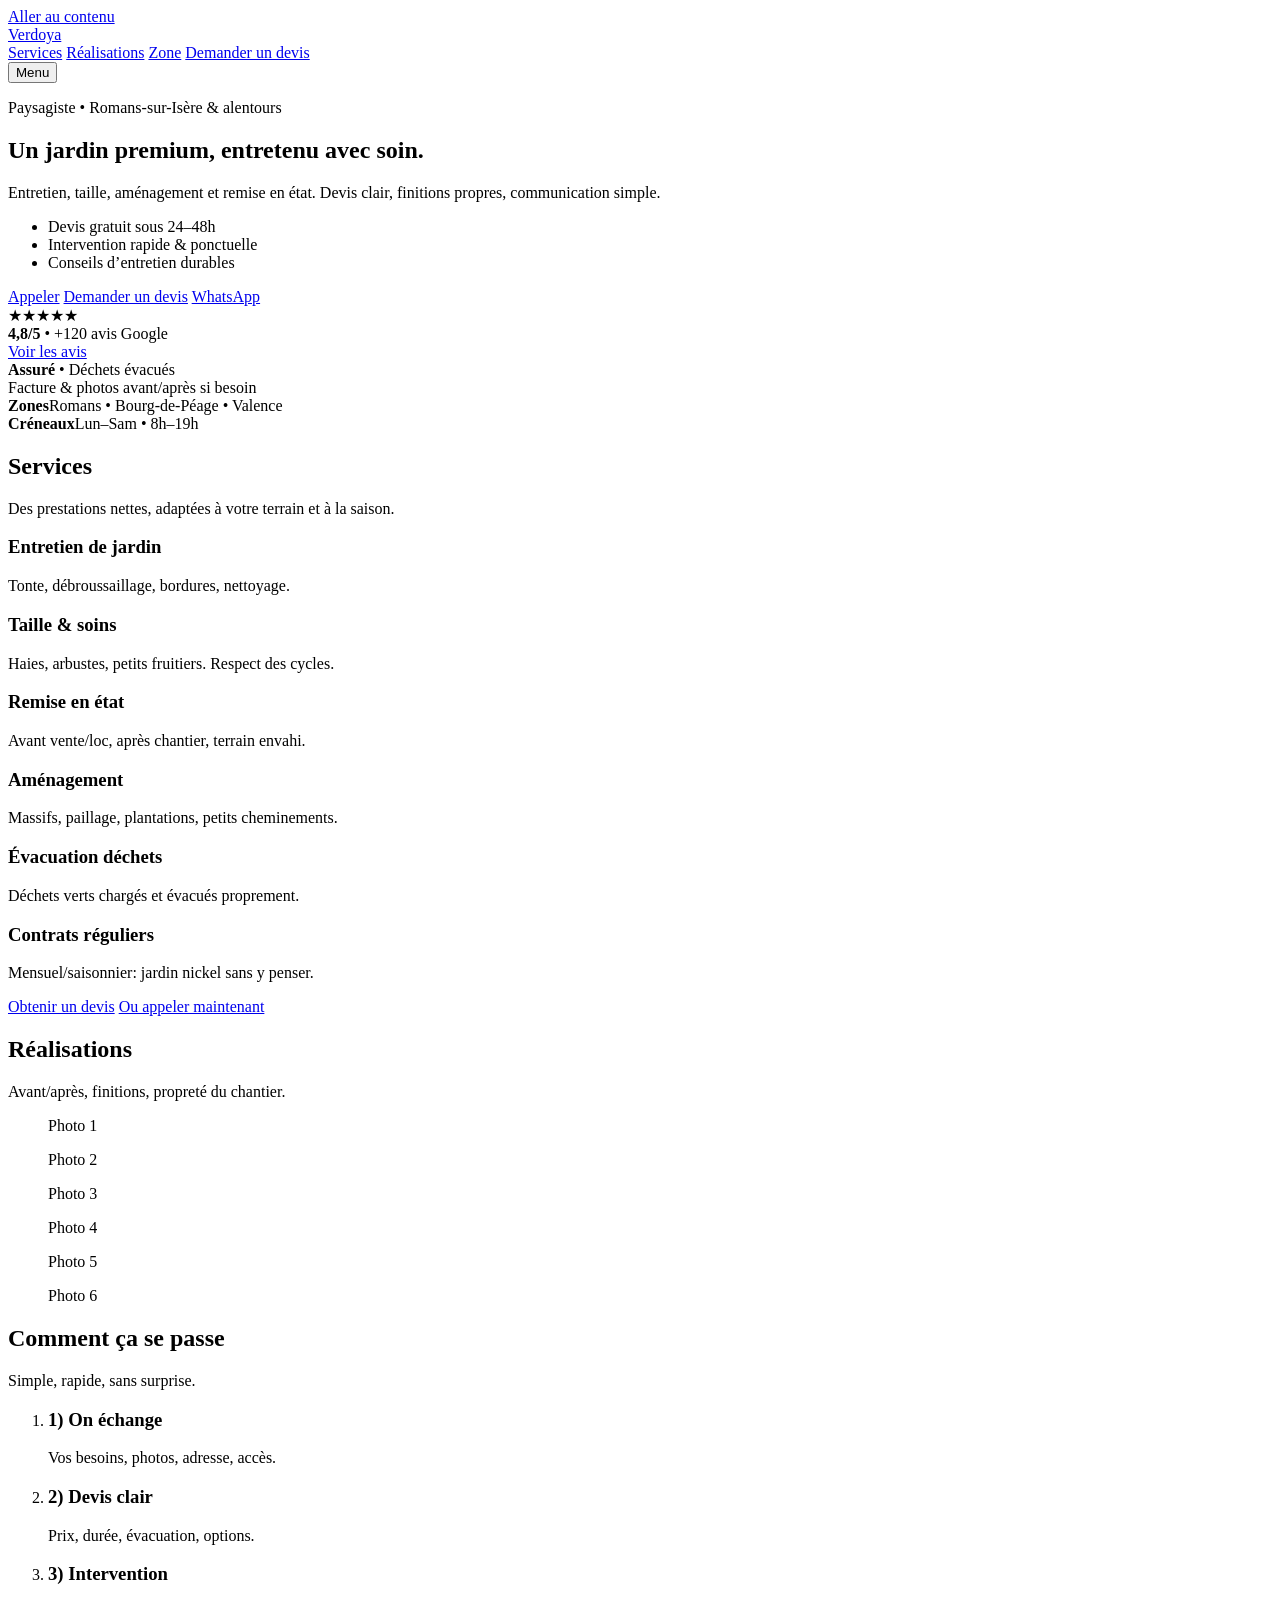
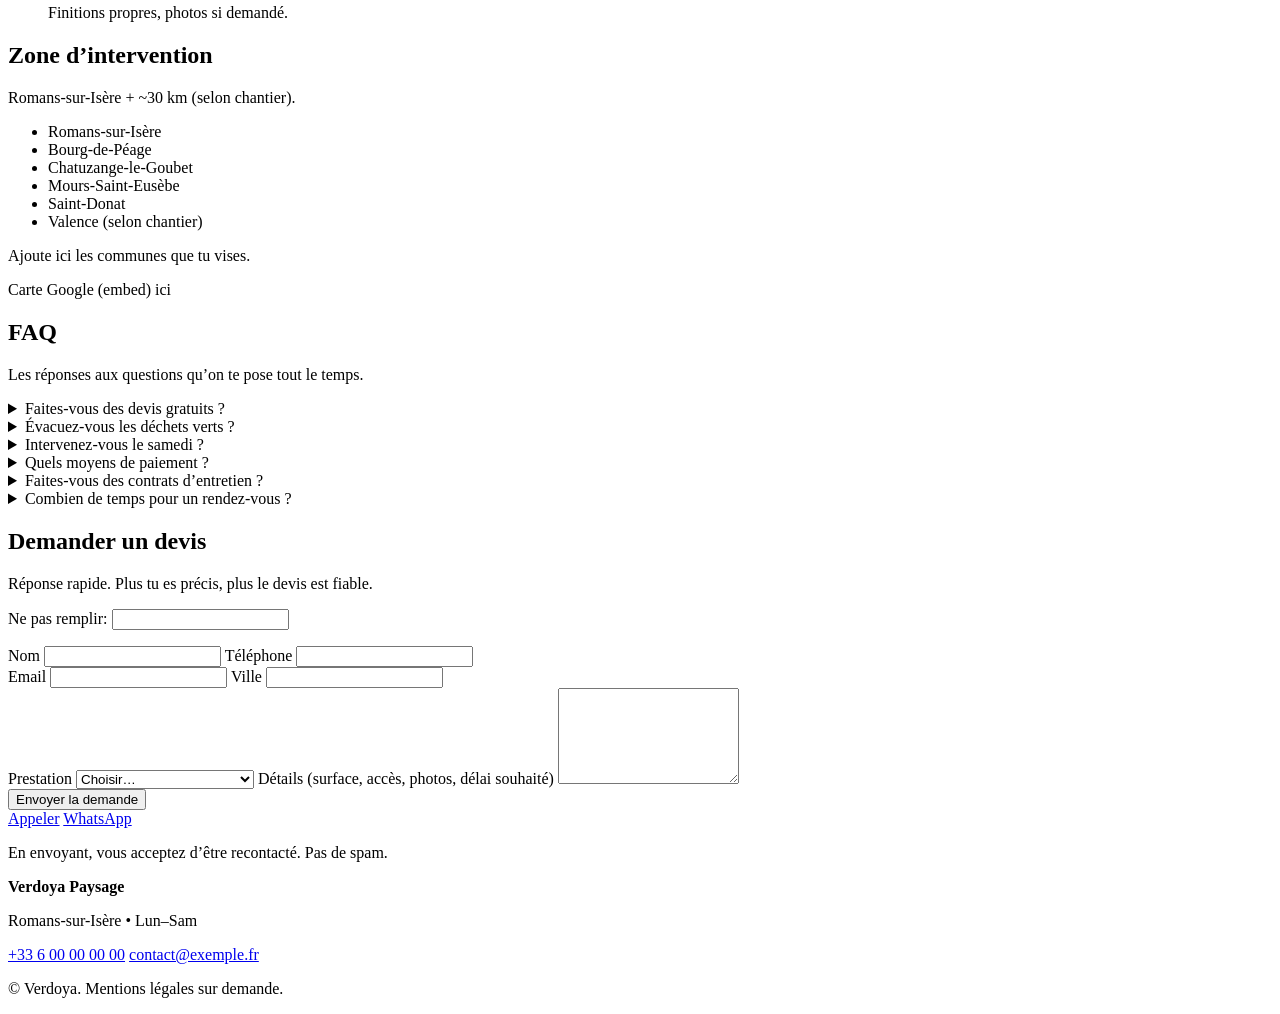
==== index.html @ 26ad5799 "Rename html to index" ====
<!doctype html>
<html lang="fr">
<head>
  <meta charset="utf-8" />
  <meta name="viewport" content="width=device-width, initial-scale=1" />
  <title>Paysagiste à Romans-sur-Isère | Jardin premium & entretien</title>
  <meta name="description" content="Paysagiste à Romans-sur-Isère. Entretien de jardin, taille, création d'espaces verts. Devis gratuit. Intervention Romans + 30 km." />
  <link rel="preconnect" href="https://fonts.googleapis.com">
  <link rel="preconnect" href="https://fonts.gstatic.com" crossorigin>
  <link href="https://fonts.googleapis.com/css2?family=Fraunces:opsz,wght@9..144,500;9..144,650&family=Inter:wght@400;500;600&display=swap" rel="stylesheet">
  <link rel="stylesheet" href="./styles.css" />
  <meta name="theme-color" content="#0b2a1d" />
</head>
<body>
  <a class="skip" href="#contenu">Aller au contenu</a>

  <header class="topbar">
    <div class="container topbar__inner">
      <a class="brand" href="#">
        <span class="brand__mark" aria-hidden="true"></span>
        <span class="brand__text">Verdoya</span>
      </a>

      <nav class="nav" aria-label="Navigation">
        <a href="#services">Services</a>
        <a href="#realisations">Réalisations</a>
        <a href="#zone">Zone</a>
        <a class="btn btn--ghost" href="#contact">Demander un devis</a>
      </nav>

      <button class="navbtn" type="button" aria-expanded="false" aria-controls="navpanel">
        Menu
      </button>
    </div>

    <div class="navpanel" id="navpanel" hidden>
      <div class="container navpanel__inner">
        <a href="#services">Services</a>
        <a href="#realisations">Réalisations</a>
        <a href="#zone">Zone</a>
        <a href="#contact">Demander un devis</a>
      </div>
    </div>
  </header>

  <main id="contenu">
    <section class="hero">
      <div class="container hero__grid">
        <div class="hero__copy">
          <p class="badge">Paysagiste • Romans-sur-Isère & alentours</p>
          <h1>Un jardin <span class="accent">premium</span>, entretenu avec soin.</h1>
          <p class="lead">
            Entretien, taille, aménagement et remise en état. Devis clair, finitions propres, communication simple.
          </p>

          <ul class="ticks" role="list">
            <li>Devis gratuit sous 24–48h</li>
            <li>Intervention rapide & ponctuelle</li>
            <li>Conseils d’entretien durables</li>
          </ul>

          <div class="cta">
            <a class="btn btn--primary" href="tel:+33600000000">Appeler</a>
            <a class="btn btn--soft" href="#contact">Demander un devis</a>
            <a class="btn btn--link" href="https://wa.me/33600000000" target="_blank" rel="noreferrer">WhatsApp</a>
          </div>

          <div class="proof">
            <div class="proof__card">
              <div class="stars" aria-label="Note 4,8 sur 5">★★★★★</div>
              <div class="proof__meta">
                <strong>4,8/5</strong> • <span>+120 avis Google</span>
              </div>
              <a class="proof__link" href="#" aria-label="Voir les avis Google">Voir les avis</a>
            </div>

            <div class="proof__card">
              <div class="proof__meta">
                <strong>Assuré</strong> • <span>Déchets évacués</span>
              </div>
              <span class="proof__hint">Facture & photos avant/après si besoin</span>
            </div>
          </div>
        </div>

        <div class="hero__media" aria-hidden="true">
          <div class="hero__img"></div>
          <div class="hero__floating">
            <div class="chip"><strong>Zones</strong><span>Romans • Bourg-de-Péage • Valence</span></div>
            <div class="chip"><strong>Créneaux</strong><span>Lun–Sam • 8h–19h</span></div>
          </div>
        </div>
      </div>
    </section>

    <section class="section" id="services">
      <div class="container">
        <div class="section__head">
          <h2>Services</h2>
          <p>Des prestations nettes, adaptées à votre terrain et à la saison.</p>
        </div>

        <div class="cards">
          <article class="card">
            <h3>Entretien de jardin</h3>
            <p>Tonte, débroussaillage, bordures, nettoyage.</p>
          </article>
          <article class="card">
            <h3>Taille & soins</h3>
            <p>Haies, arbustes, petits fruitiers. Respect des cycles.</p>
          </article>
          <article class="card">
            <h3>Remise en état</h3>
            <p>Avant vente/loc, après chantier, terrain envahi.</p>
          </article>
          <article class="card">
            <h3>Aménagement</h3>
            <p>Massifs, paillage, plantations, petits cheminements.</p>
          </article>
          <article class="card">
            <h3>Évacuation déchets</h3>
            <p>Déchets verts chargés et évacués proprement.</p>
          </article>
          <article class="card">
            <h3>Contrats réguliers</h3>
            <p>Mensuel/saisonnier: jardin nickel sans y penser.</p>
          </article>
        </div>

        <div class="section__cta">
          <a class="btn btn--soft" href="#contact">Obtenir un devis</a>
          <a class="btn btn--link" href="tel:+33600000000">Ou appeler maintenant</a>
        </div>
      </div>
    </section>

    <section class="section section--alt" id="realisations">
      <div class="container">
        <div class="section__head">
          <h2>Réalisations</h2>
          <p>Avant/après, finitions, propreté du chantier.</p>
        </div>

        <div class="gallery">
          <figure class="shot"><span>Photo 1</span></figure>
          <figure class="shot"><span>Photo 2</span></figure>
          <figure class="shot"><span>Photo 3</span></figure>
          <figure class="shot"><span>Photo 4</span></figure>
          <figure class="shot"><span>Photo 5</span></figure>
          <figure class="shot"><span>Photo 6</span></figure>
        </div>
      </div>
    </section>

    <section class="section" id="process">
      <div class="container">
        <div class="section__head">
          <h2>Comment ça se passe</h2>
          <p>Simple, rapide, sans surprise.</p>
        </div>

        <ol class="steps">
          <li>
            <h3>1) On échange</h3>
            <p>Vos besoins, photos, adresse, accès.</p>
          </li>
          <li>
            <h3>2) Devis clair</h3>
            <p>Prix, durée, évacuation, options.</p>
          </li>
          <li>
            <h3>3) Intervention</h3>
            <p>Finitions propres, photos si demandé.</p>
          </li>
        </ol>
      </div>
    </section>

    <section class="section section--alt" id="zone">
      <div class="container">
        <div class="section__head">
          <h2>Zone d’intervention</h2>
          <p>Romans-sur-Isère + ~30 km (selon chantier).</p>
        </div>

        <div class="zone">
          <div class="zone__list">
            <ul class="pills" role="list">
              <li>Romans-sur-Isère</li>
              <li>Bourg-de-Péage</li>
              <li>Chatuzange-le-Goubet</li>
              <li>Mours-Saint-Eusèbe</li>
              <li>Saint-Donat</li>
              <li>Valence (selon chantier)</li>
            </ul>
            <p class="muted">Ajoute ici les communes que tu vises.</p>
          </div>
          <div class="zone__map" aria-label="Carte">
            <div class="mapplaceholder">Carte Google (embed) ici</div>
          </div>
        </div>
      </div>
    </section>

    <section class="section" id="faq">
      <div class="container">
        <div class="section__head">
          <h2>FAQ</h2>
          <p>Les réponses aux questions qu’on te pose tout le temps.</p>
        </div>

        <div class="faq">
          <details>
            <summary>Faites-vous des devis gratuits ?</summary>
            <p>Oui, devis gratuit sous 24–48h selon la demande.</p>
          </details>
          <details>
            <summary>Évacuez-vous les déchets verts ?</summary>
            <p>Oui, en option ou inclus selon la prestation.</p>
          </details>
          <details>
            <summary>Intervenez-vous le samedi ?</summary>
            <p>Oui, selon planning.</p>
          </details>
          <details>
            <summary>Quels moyens de paiement ?</summary>
            <p>Virement, espèces, selon accord.</p>
          </details>
          <details>
            <summary>Faites-vous des contrats d’entretien ?</summary>
            <p>Oui, mensuels ou saisonniers.</p>
          </details>
          <details>
            <summary>Combien de temps pour un rendez-vous ?</summary>
            <p>Souvent sous 7 jours, plus rapide en basse saison.</p>
          </details>
        </div>
      </div>
    </section>

    <section class="section section--alt" id="contact">
      <div class="container">
        <div class="section__head">
          <h2>Demander un devis</h2>
          <p>Réponse rapide. Plus tu es précis, plus le devis est fiable.</p>
        </div>

        <!-- Netlify Forms -->
        <form class="form" name="devis" method="POST" data-netlify="true" netlify-honeypot="bot-field">
          <input type="hidden" name="form-name" value="devis" />
          <p class="hidden">
            <label>Ne pas remplir: <input name="bot-field" /></label>
          </p>

          <div class="grid2">
            <label>
              <span>Nom</span>
              <input name="nom" autocomplete="name" required />
            </label>

            <label>
              <span>Téléphone</span>
              <input name="tel" inputmode="tel" autocomplete="tel" required />
            </label>
          </div>

          <div class="grid2">
            <label>
              <span>Email</span>
              <input name="email" type="email" autocomplete="email" />
            </label>

            <label>
              <span>Ville</span>
              <input name="ville" autocomplete="address-level2" required />
            </label>
          </div>

          <label>
            <span>Prestation</span>
            <select name="prestation" required>
              <option value="" selected disabled>Choisir…</option>
              <option>Entretien (tonte, bordures)</option>
              <option>Taille (haies, arbustes)</option>
              <option>Remise en état</option>
              <option>Aménagement</option>
              <option>Contrat régulier</option>
            </select>
          </label>

          <label>
            <span>Détails (surface, accès, photos, délai souhaité)</span>
            <textarea name="message" rows="6" required></textarea>
          </label>

          <div class="form__footer">
            <button class="btn btn--primary" type="submit">Envoyer la demande</button>
            <div class="form__alt">
              <a class="btn btn--soft" href="tel:+33600000000">Appeler</a>
              <a class="btn btn--soft" href="https://wa.me/33600000000" target="_blank" rel="noreferrer">WhatsApp</a>
            </div>
          </div>

          <p class="muted">En envoyant, vous acceptez d’être recontacté. Pas de spam.</p>
        </form>

        <footer class="footer">
          <div class="footer__grid">
            <div>
              <strong>Verdoya Paysage</strong>
              <p class="muted">Romans-sur-Isère • Lun–Sam</p>
            </div>
            <div class="footer__links">
              <a href="tel:+33600000000">+33 6 00 00 00 00</a>
              <a href="mailto:contact@exemple.fr">contact@exemple.fr</a>
            </div>
          </div>
          <p class="tiny muted">© <span id="year"></span> Verdoya. Mentions légales sur demande.</p>
        </footer>
      </div>
    </section>
  </main>

  <script src="./script.js"></script>
</body>
</html>
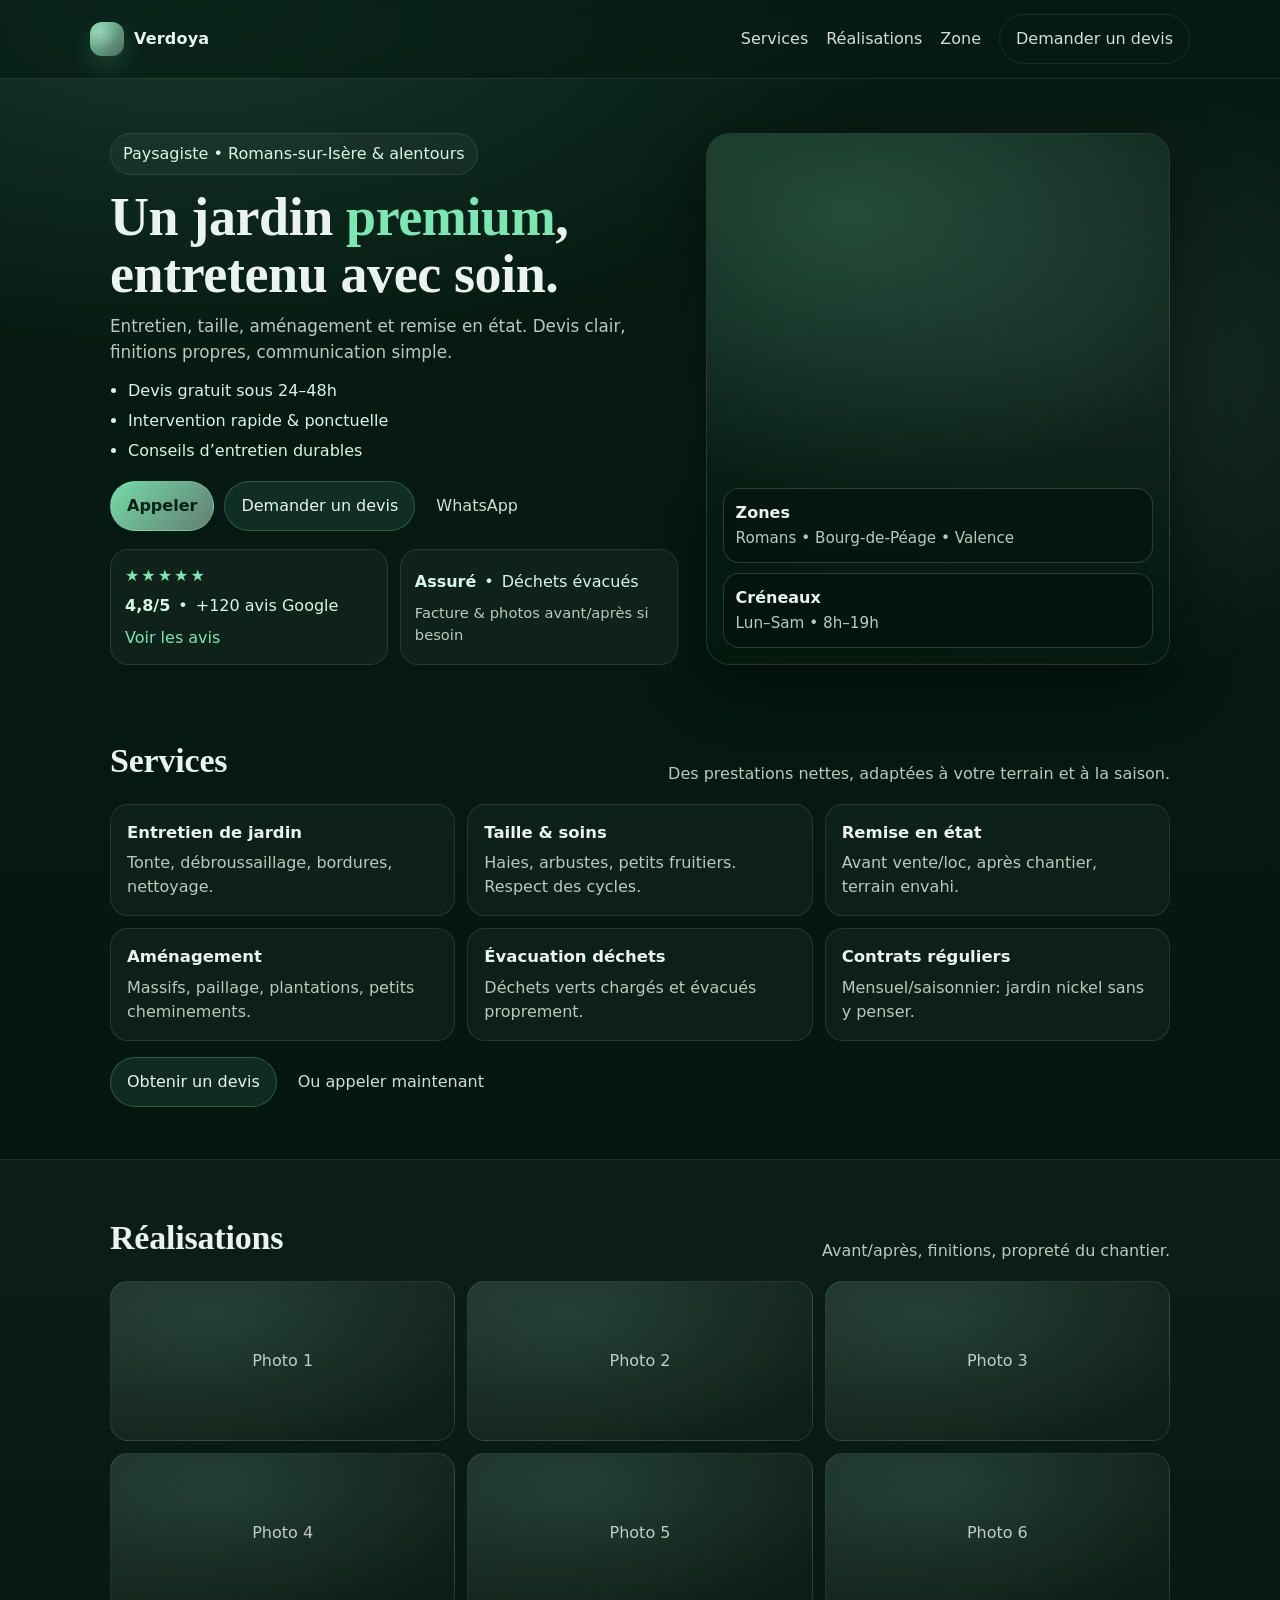
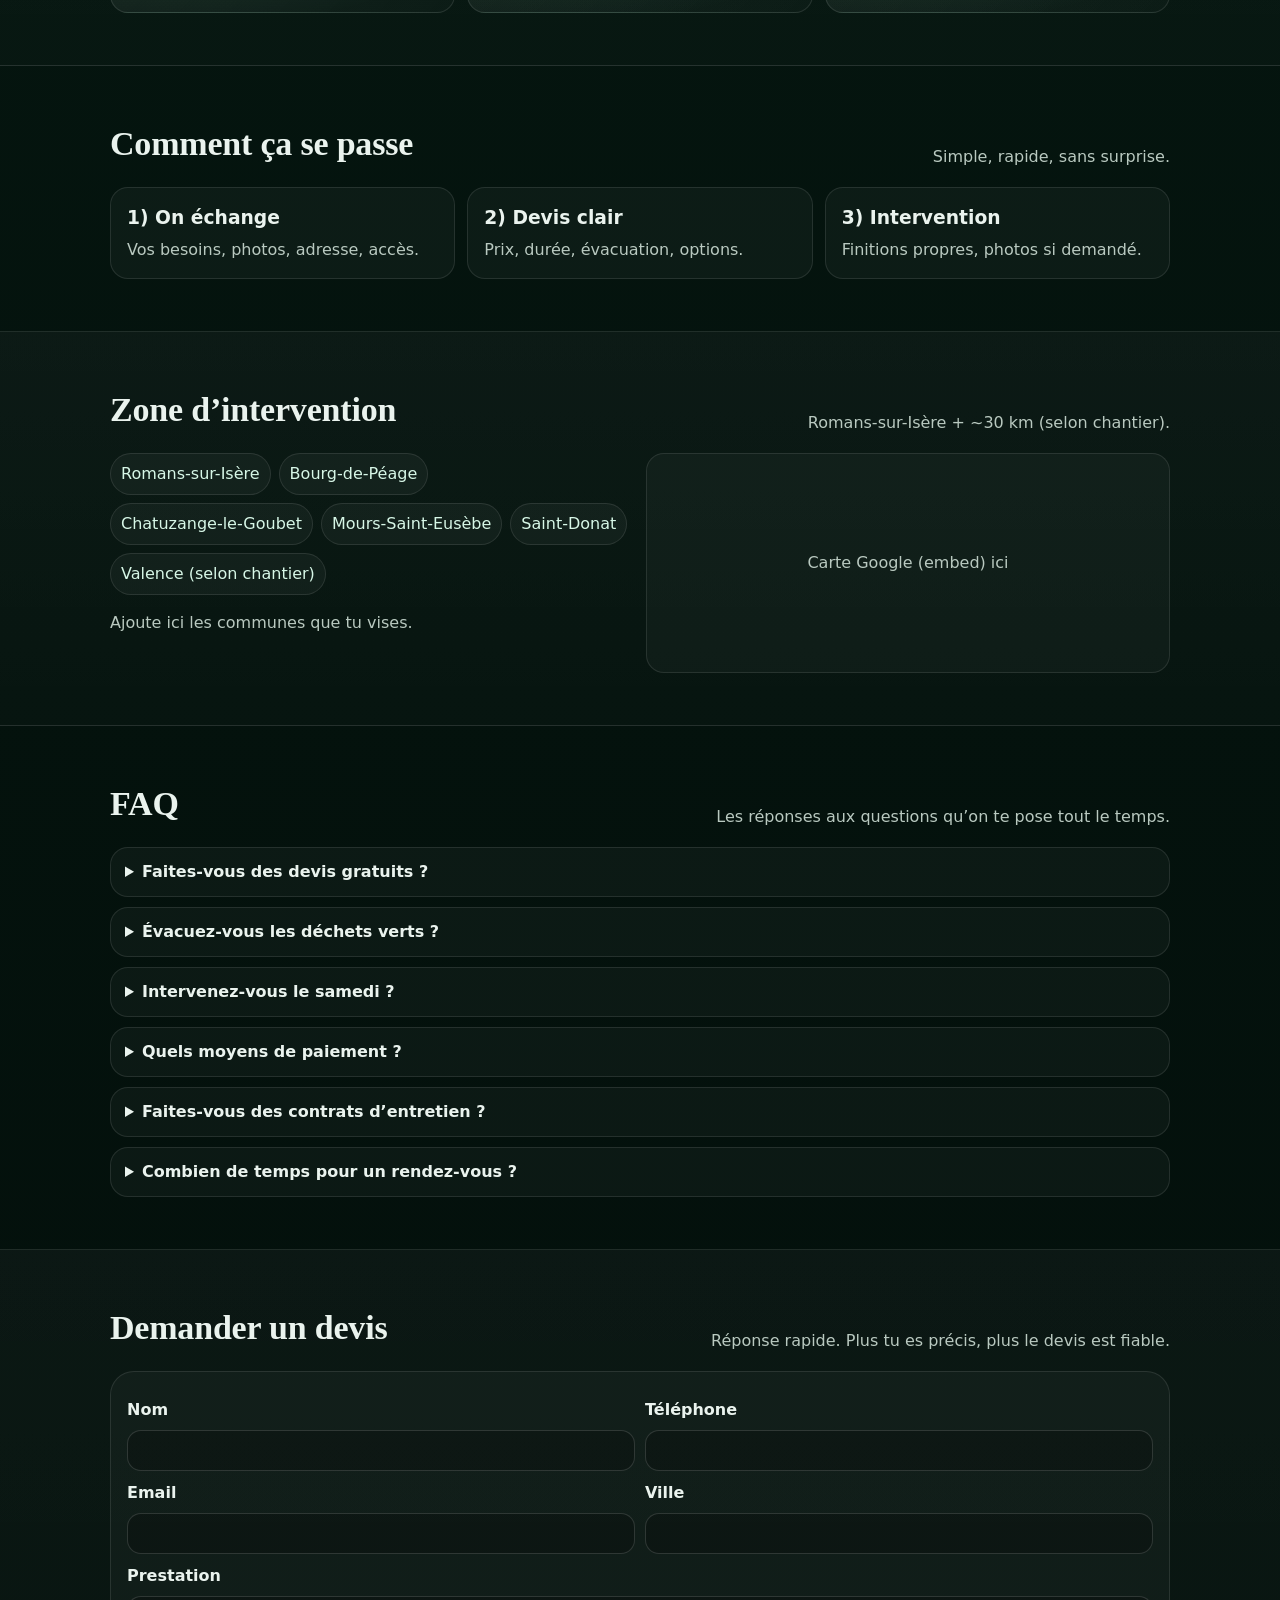
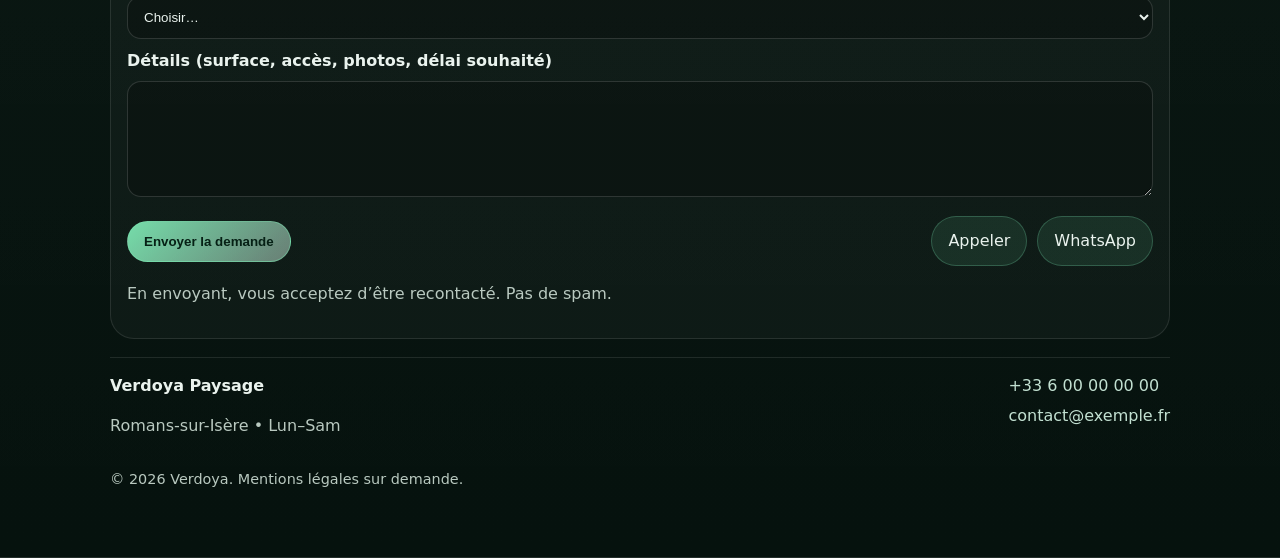
==== commit 3babb069: "Fix Netlify form redirect" ====
--- a/index.html
+++ b/index.html
@@ -246,7 +246,7 @@
         </div>
 
         <!-- Netlify Forms -->
-        <form class="form" name="devis" method="POST" data-netlify="true" netlify-honeypot="bot-field">
+        <form class="form" name="devis" method="POST" data-netlify="true" netlify-honeypot="bot-field" action="/merci.html">
           <input type="hidden" name="form-name" value="devis" />
           <p class="hidden">
             <label>Ne pas remplir: <input name="bot-field" /></label>
--- a/styles.css
+++ b/styles.css
@@ -0,0 +1,320 @@
+:root{
+  --bg: #061b13;
+  --bg2:#071f16;
+  --card:#0a2a1e;
+  --card2:#0b2f22;
+  --text:#eaf3ee;
+  --muted:#b9c9c0;
+  --line: rgba(255,255,255,.10);
+  --accent:#7be7b2;
+  --accent2:#d7f7e7;
+  --shadow: 0 20px 60px rgba(0,0,0,.45);
+  --radius: 18px;
+}
+
+*{box-sizing:border-box}
+html{scroll-behavior:smooth}
+body{
+  margin:0;
+  color:var(--text);
+  background:
+    radial-gradient(1200px 600px at 15% 0%, rgba(123,231,178,.14), transparent 60%),
+    radial-gradient(800px 500px at 85% 10%, rgba(215,247,231,.08), transparent 60%),
+    linear-gradient(180deg, var(--bg), #04120d 60%, #030f0b);
+  font-family: Inter, system-ui, -apple-system, Segoe UI, Roboto, Arial, sans-serif;
+  line-height:1.5;
+}
+
+a{color:inherit}
+.container{max-width:1100px; margin:0 auto; padding:0 20px}
+.skip{
+  position:absolute; left:-999px; top:12px;
+  background:#fff; color:#000; padding:10px 12px; border-radius:10px;
+}
+.skip:focus{left:12px; z-index:50}
+
+.topbar{
+  position:sticky; top:0; z-index:40;
+  backdrop-filter: blur(10px);
+  background: rgba(6,27,19,.65);
+  border-bottom: 1px solid var(--line);
+}
+.topbar__inner{
+  display:flex; align-items:center; justify-content:space-between;
+  gap:16px; padding:14px 0;
+}
+
+.brand{display:flex; gap:10px; align-items:center; text-decoration:none}
+.brand__mark{
+  width:34px; height:34px; border-radius:12px;
+  background:
+    radial-gradient(circle at 30% 30%, rgba(255,255,255,.35), transparent 55%),
+    linear-gradient(135deg, rgba(123,231,178,.9), rgba(215,247,231,.35));
+  box-shadow: 0 10px 24px rgba(123,231,178,.18);
+}
+.brand__text{font-weight:650; letter-spacing:.2px}
+
+.nav{display:flex; gap:18px; align-items:center}
+.nav a{opacity:.9; text-decoration:none}
+.nav a:hover{opacity:1}
+
+.navbtn{
+  display:none;
+  border:1px solid var(--line);
+  background: rgba(255,255,255,.06);
+  color: var(--text);
+  padding:10px 12px;
+  border-radius:12px;
+}
+.navpanel{
+  border-top:1px solid var(--line);
+  background: rgba(4,18,13,.85);
+}
+.navpanel__inner{
+  padding:12px 0 16px;
+  display:grid; gap:10px;
+}
+.navpanel a{padding:12px 12px; border:1px solid var(--line); border-radius:14px; text-decoration:none; background:rgba(255,255,255,.04)}
+
+.hero{padding:54px 0 18px}
+.hero__grid{display:grid; grid-template-columns: 1.1fr .9fr; gap:28px; align-items:stretch}
+.badge{
+  display:inline-flex; gap:8px; align-items:center;
+  border:1px solid var(--line);
+  background: rgba(255,255,255,.04);
+  padding:8px 12px;
+  border-radius:999px;
+  color: var(--accent2);
+  font-weight:500;
+  margin:0 0 14px;
+}
+h1{
+  margin:0 0 12px;
+  font-family: Fraunces, serif;
+  font-weight:650;
+  letter-spacing:-.4px;
+  font-size: clamp(34px, 4.6vw, 54px);
+  line-height:1.05;
+}
+.accent{color:var(--accent)}
+.lead{margin:0 0 14px; color:var(--muted); font-size:1.05rem; max-width:52ch}
+
+.ticks{margin:14px 0 0; padding-left:18px; color:var(--accent2)}
+.ticks li{margin:6px 0}
+
+.cta{display:flex; gap:10px; flex-wrap:wrap; margin:18px 0 0}
+
+.btn{
+  display:inline-flex; align-items:center; justify-content:center; gap:10px;
+  text-decoration:none;
+  border-radius:999px;
+  padding:12px 16px;
+  border:1px solid var(--line);
+  background: rgba(255,255,255,.06);
+  color: var(--text);
+  transition: transform .12s ease, background .12s ease, border-color .12s ease;
+}
+.btn:hover{transform: translateY(-1px); background: rgba(255,255,255,.09); border-color: rgba(255,255,255,.16)}
+.btn--primary{
+  background: linear-gradient(135deg, rgba(123,231,178,.95), rgba(215,247,231,.45));
+  color:#062015;
+  border-color: rgba(123,231,178,.45);
+  font-weight:600;
+}
+.btn--primary:hover{background: linear-gradient(135deg, rgba(123,231,178,1), rgba(215,247,231,.52))}
+.btn--soft{
+  background: rgba(123,231,178,.10);
+  border-color: rgba(123,231,178,.25);
+}
+.btn--ghost{background: transparent}
+.btn--link{background: transparent; border-color: transparent; padding:12px 10px; opacity:.9}
+.btn--link:hover{background: transparent; border-color: transparent; opacity:1; transform:none}
+
+.proof{display:grid; grid-template-columns: 1fr 1fr; gap:12px; margin-top:18px}
+.proof__card{
+  border:1px solid var(--line);
+  background: rgba(255,255,255,.04);
+  border-radius: var(--radius);
+  padding:14px 14px;
+}
+.stars{letter-spacing:2px; color: var(--accent)}
+.proof__meta{display:flex; gap:8px; flex-wrap:wrap; color:var(--accent2); margin-top:6px}
+.proof__link{display:inline-block; margin-top:8px; color: var(--accent); text-decoration: none}
+.proof__link:hover{text-decoration: underline}
+.proof__hint{display:block; margin-top:8px; color: var(--muted); font-size:.92rem}
+
+.hero__media{
+  position:relative;
+  border-radius: calc(var(--radius) + 6px);
+  border: 1px solid var(--line);
+  background: rgba(255,255,255,.03);
+  box-shadow: var(--shadow);
+  overflow:hidden;
+  min-height: 480px;
+}
+.hero__img{
+  position:absolute; inset:0;
+  background:
+    radial-gradient(800px 500px at 30% 15%, rgba(123,231,178,.20), transparent 55%),
+    linear-gradient(180deg, rgba(6,27,19,.0), rgba(6,27,19,.75)),
+    url("https://images.unsplash.com/photo-1492496913980-501348b61469?auto=format&fit=crop&w=1400&q=80");
+  background-size: cover;
+  background-position: center;
+  filter: saturate(1.05) contrast(1.05);
+}
+.hero__floating{
+  position:absolute; left:16px; right:16px; bottom:16px;
+  display:flex; gap:10px; flex-wrap:wrap;
+}
+.chip{
+  flex:1;
+  min-width: 220px;
+  border:1px solid rgba(255,255,255,.16);
+  background: rgba(4,18,13,.55);
+  backdrop-filter: blur(8px);
+  border-radius: 16px;
+  padding:12px 12px;
+}
+.chip strong{display:block; font-weight:650}
+.chip span{display:block; color:var(--muted); font-size:.95rem; margin-top:2px}
+
+.section{padding:52px 0}
+.section--alt{
+  background: linear-gradient(180deg, rgba(255,255,255,.03), rgba(255,255,255,.01));
+  border-top: 1px solid var(--line);
+  border-bottom: 1px solid var(--line);
+}
+.section__head{display:flex; align-items:flex-end; justify-content:space-between; gap:16px; margin-bottom:18px}
+.section__head h2{
+  margin:0;
+  font-family: Fraunces, serif;
+  font-size: clamp(24px, 3.2vw, 34px);
+  letter-spacing:-.2px;
+}
+.section__head p{margin:0; color:var(--muted); max-width:60ch}
+
+.cards{
+  display:grid;
+  grid-template-columns: repeat(3, minmax(0, 1fr));
+  gap:12px;
+}
+.card{
+  border:1px solid var(--line);
+  background: rgba(255,255,255,.035);
+  border-radius: var(--radius);
+  padding:16px 16px;
+}
+.card h3{margin:0 0 6px; font-size:1.03rem}
+.card p{margin:0; color:var(--muted)}
+
+.section__cta{display:flex; gap:10px; flex-wrap:wrap; margin-top:16px}
+
+.gallery{
+  display:grid;
+  grid-template-columns: repeat(3, minmax(0, 1fr));
+  gap:12px;
+}
+.shot{
+  margin:0;
+  border-radius: var(--radius);
+  border:1px solid var(--line);
+  background:
+    radial-gradient(500px 240px at 30% 20%, rgba(123,231,178,.14), transparent 58%),
+    linear-gradient(135deg, rgba(255,255,255,.06), rgba(255,255,255,.02));
+  min-height: 160px;
+  display:grid; place-items:center;
+  color: rgba(234,243,238,.8);
+}
+
+.steps{
+  list-style:none;
+  margin:0; padding:0;
+  display:grid;
+  grid-template-columns: repeat(3, minmax(0, 1fr));
+  gap:12px;
+}
+.steps li{
+  border:1px solid var(--line);
+  background: rgba(255,255,255,.035);
+  border-radius: var(--radius);
+  padding:16px 16px;
+}
+.steps h3{margin:0 0 6px}
+.steps p{margin:0; color:var(--muted)}
+
+.zone{
+  display:grid;
+  grid-template-columns: 1fr 1fr;
+  gap:12px;
+}
+.pills{display:flex; flex-wrap:wrap; gap:8px; margin:0; padding:0; list-style:none}
+.pills li{
+  border:1px solid var(--line);
+  background: rgba(255,255,255,.04);
+  padding:8px 10px;
+  border-radius: 999px;
+  color: var(--accent2);
+}
+.zone__map{
+  border:1px solid var(--line);
+  border-radius: var(--radius);
+  background: rgba(255,255,255,.03);
+  min-height: 220px;
+  display:grid; place-items:center;
+}
+.mapplaceholder{color:var(--muted); padding:16px; text-align:center}
+
+.faq{display:grid; gap:10px}
+details{
+  border:1px solid var(--line);
+  background: rgba(255,255,255,.035);
+  border-radius: var(--radius);
+  padding:12px 14px;
+}
+summary{cursor:pointer; font-weight:600}
+details p{margin:10px 0 0; color:var(--muted)}
+
+.form{
+  border:1px solid var(--line);
+  background: rgba(255,255,255,.03);
+  border-radius: calc(var(--radius) + 6px);
+  padding:16px;
+}
+label span{display:block; font-weight:600; margin:10px 0 8px}
+input, select, textarea{
+  width:100%;
+  border-radius: 14px;
+  border:1px solid rgba(255,255,255,.14);
+  background: rgba(0,0,0,.22);
+  color: var(--text);
+  padding:12px 12px;
+  outline:none;
+}
+input:focus, select:focus, textarea:focus{border-color: rgba(123,231,178,.55); box-shadow: 0 0 0 4px rgba(123,231,178,.10)}
+.grid2{display:grid; grid-template-columns: 1fr 1fr; gap:10px}
+
+.form__footer{display:flex; align-items:center; justify-content:space-between; gap:12px; flex-wrap:wrap; margin-top:12px}
+.form__alt{display:flex; gap:10px; flex-wrap:wrap}
+
+.footer{margin-top:18px; border-top:1px solid var(--line); padding-top:16px}
+.footer__grid{display:flex; align-items:flex-start; justify-content:space-between; gap:12px; flex-wrap:wrap}
+.footer__links{display:grid; gap:6px}
+.footer__links a{text-decoration:none; color:var(--accent2); opacity:.9}
+.footer__links a:hover{opacity:1; text-decoration:underline}
+
+.hidden{display:none}
+.muted{color:var(--muted)}
+.tiny{font-size:.9rem}
+
+@media (max-width: 900px){
+  .nav{display:none}
+  .navbtn{display:inline-flex}
+  .hero__grid{grid-template-columns: 1fr}
+  .hero__media{min-height: 380px}
+  .proof{grid-template-columns: 1fr}
+  .cards{grid-template-columns: 1fr}
+  .gallery{grid-template-columns: 1fr 1fr}
+  .steps{grid-template-columns: 1fr}
+  .zone{grid-template-columns: 1fr}
+  .grid2{grid-template-columns: 1fr}
+}
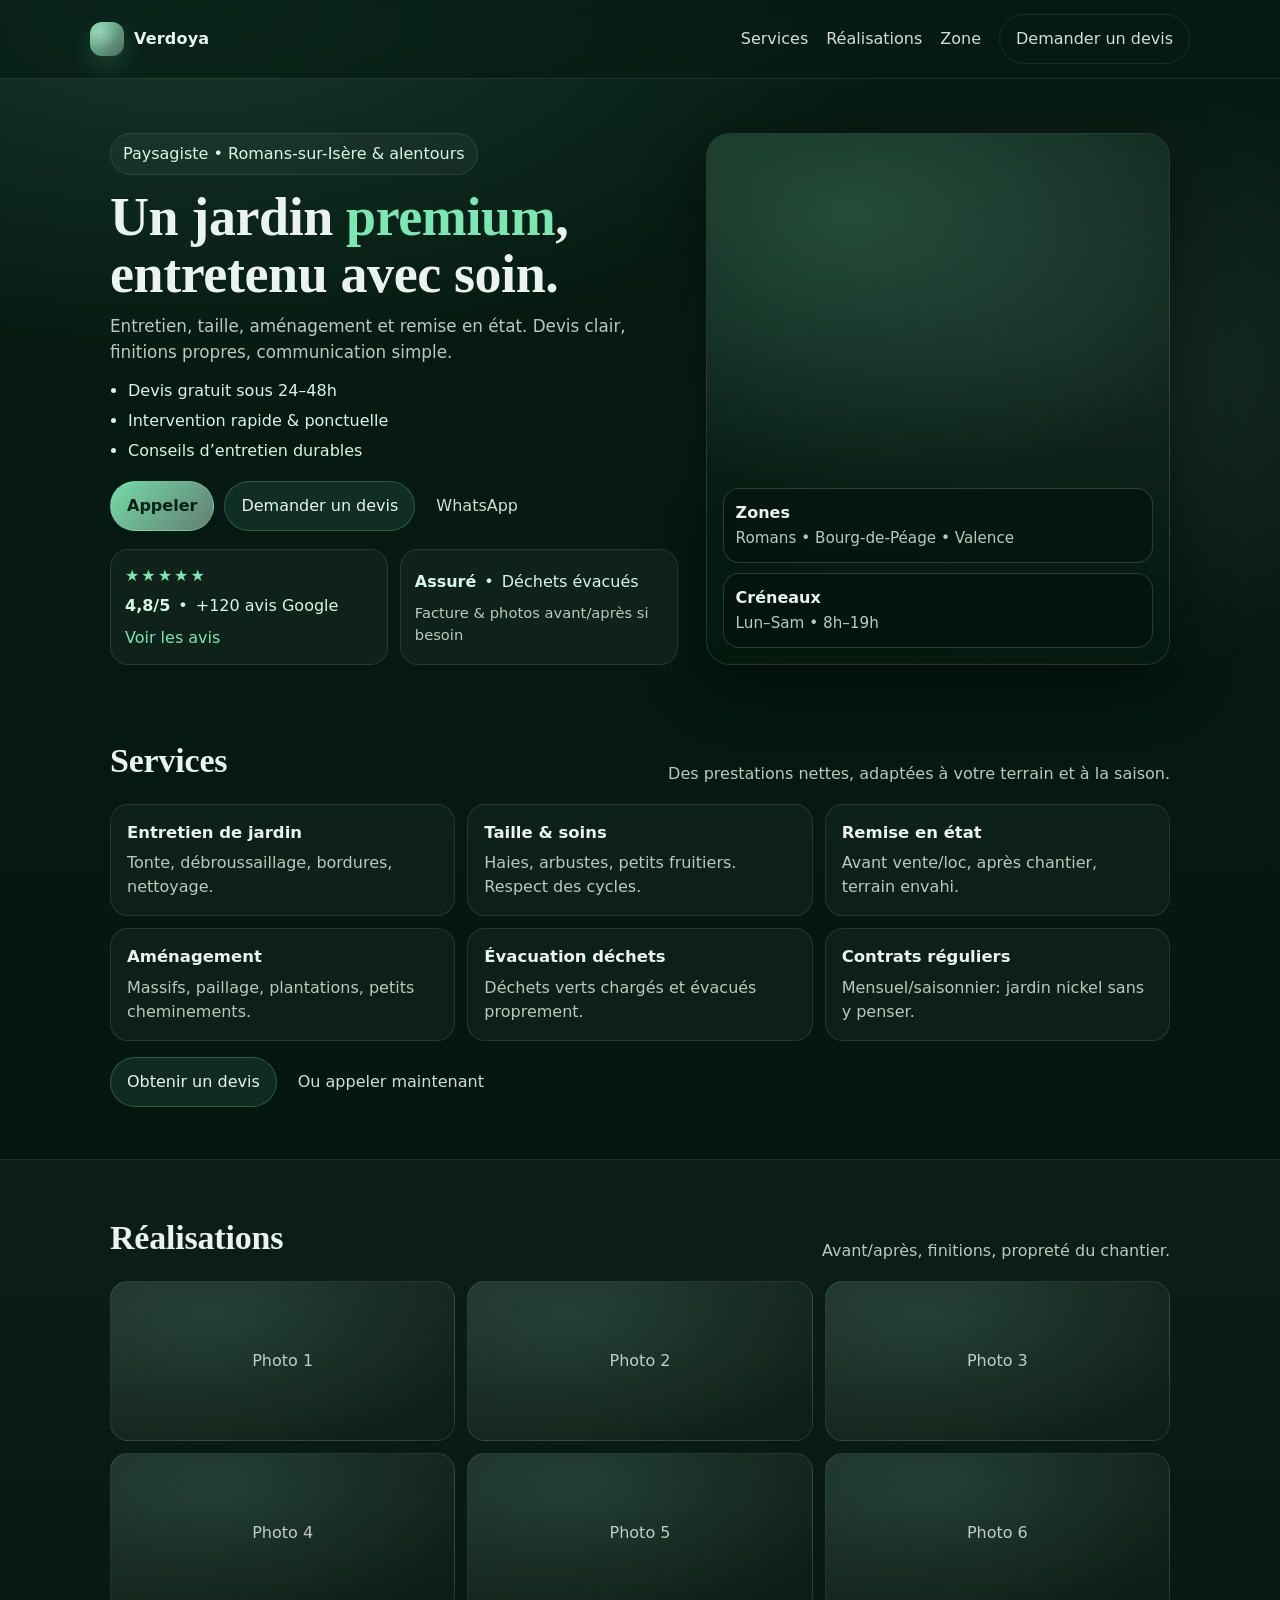
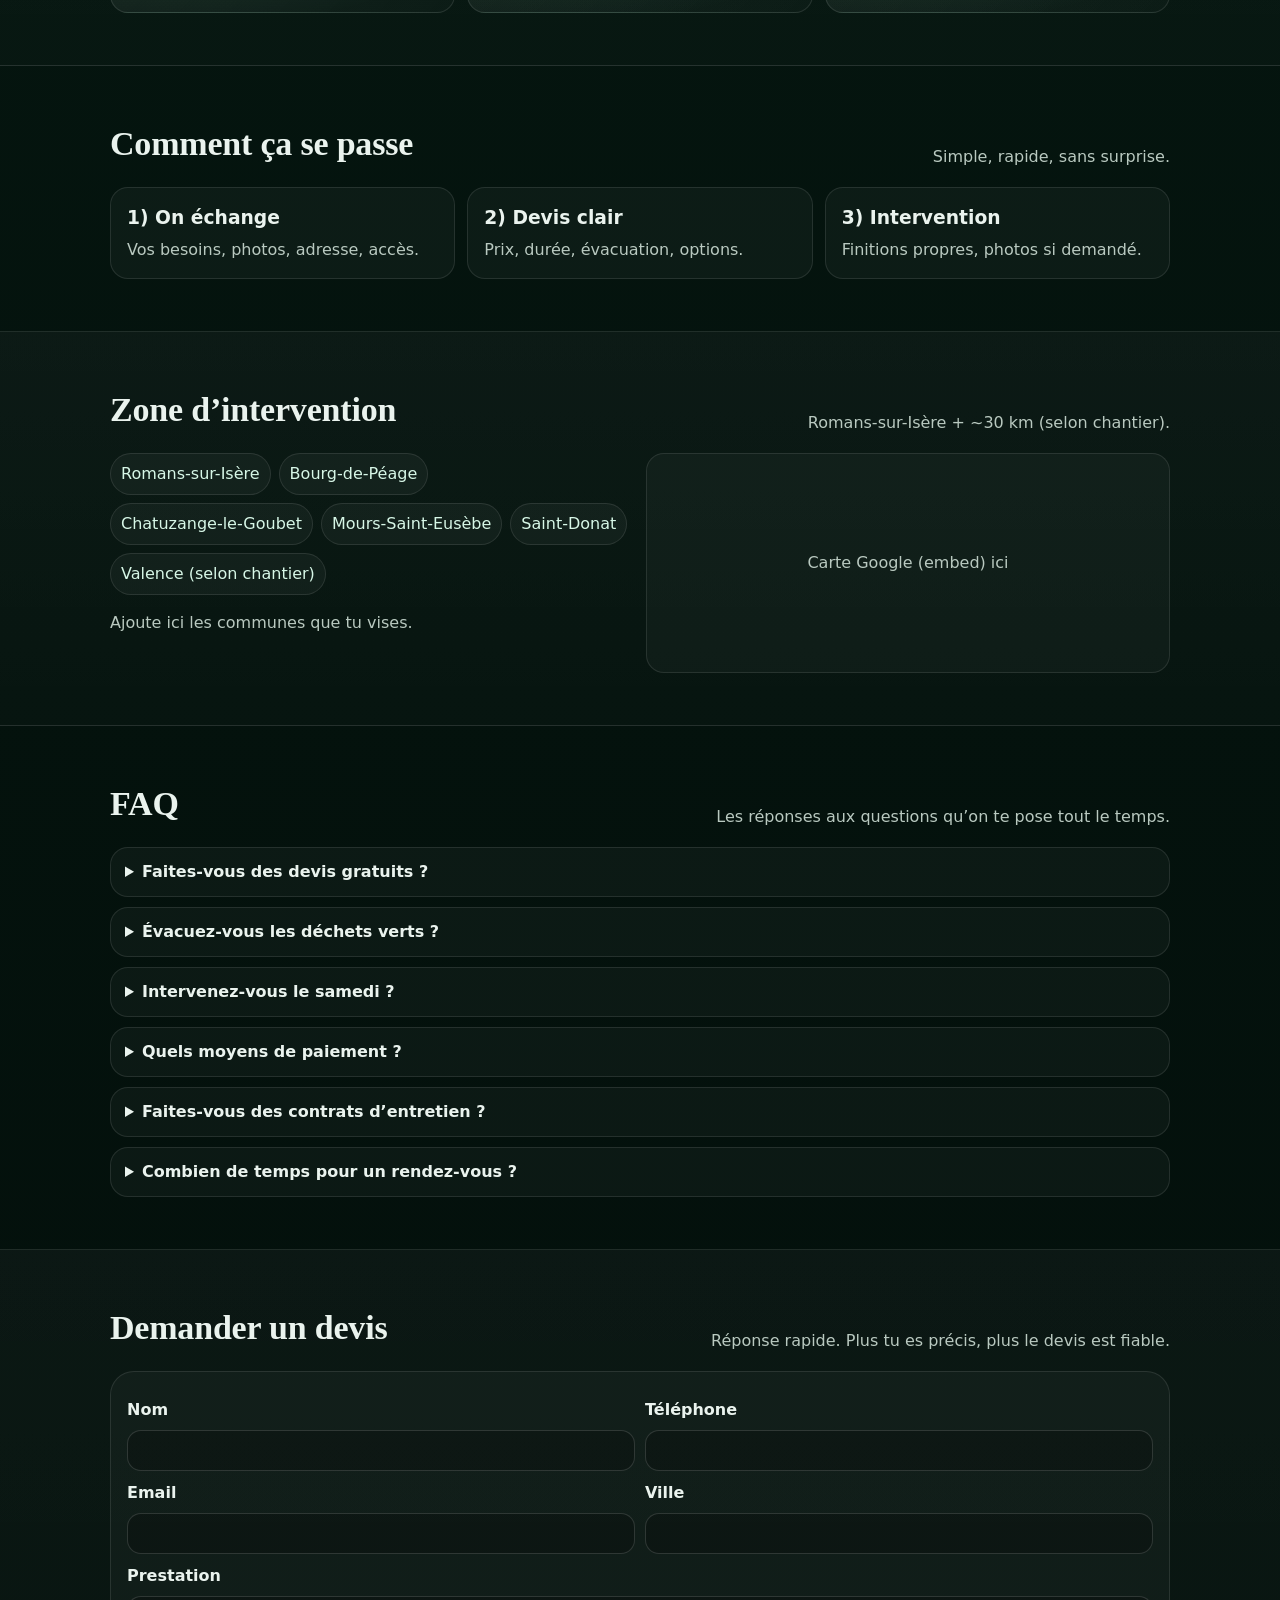
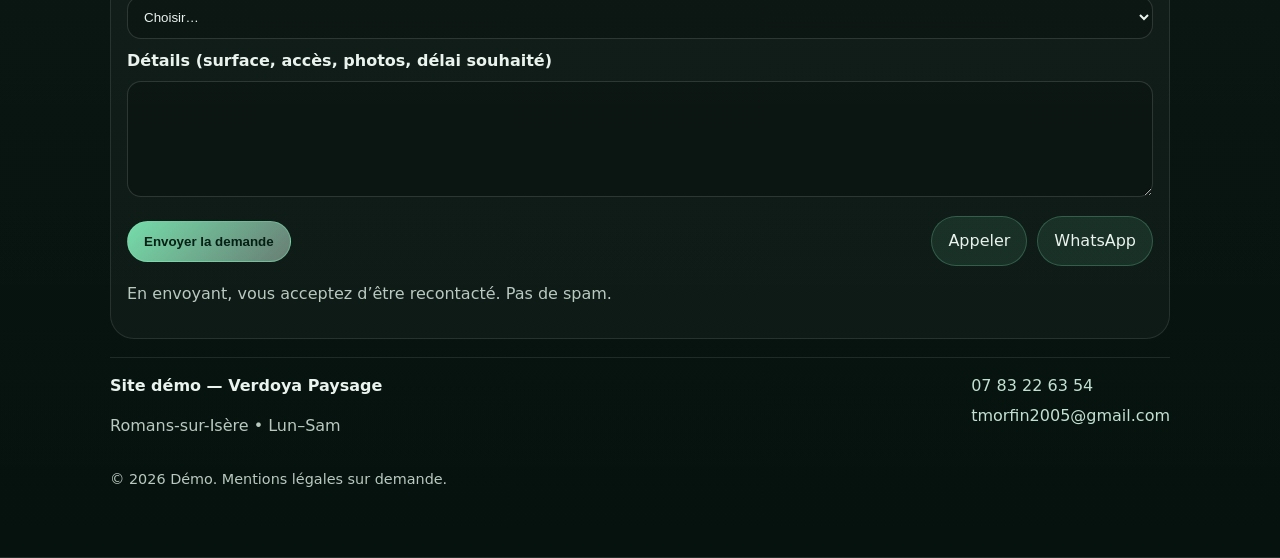
==== commit 9e176084: "Update demo contact details" ====
--- a/index.html
+++ b/index.html
@@ -60,9 +60,9 @@
           </ul>
 
           <div class="cta">
-            <a class="btn btn--primary" href="tel:+33600000000">Appeler</a>
+            <a class="btn btn--primary" href="tel:+33783226354">Appeler</a>
             <a class="btn btn--soft" href="#contact">Demander un devis</a>
-            <a class="btn btn--link" href="https://wa.me/33600000000" target="_blank" rel="noreferrer">WhatsApp</a>
+            <a class="btn btn--link" href="https://wa.me/33783226354" target="_blank" rel="noreferrer">WhatsApp</a>
           </div>
 
           <div class="proof">
@@ -129,7 +129,7 @@
 
         <div class="section__cta">
           <a class="btn btn--soft" href="#contact">Obtenir un devis</a>
-          <a class="btn btn--link" href="tel:+33600000000">Ou appeler maintenant</a>
+          <a class="btn btn--link" href="tel:+33783226354">Ou appeler maintenant</a>
         </div>
       </div>
     </section>
@@ -245,7 +245,6 @@
           <p>Réponse rapide. Plus tu es précis, plus le devis est fiable.</p>
         </div>
 
-        <!-- Netlify Forms -->
         <form class="form" name="devis" method="POST" data-netlify="true" netlify-honeypot="bot-field" action="/merci.html">
           <input type="hidden" name="form-name" value="devis" />
           <p class="hidden">
@@ -296,8 +295,8 @@
           <div class="form__footer">
             <button class="btn btn--primary" type="submit">Envoyer la demande</button>
             <div class="form__alt">
-              <a class="btn btn--soft" href="tel:+33600000000">Appeler</a>
-              <a class="btn btn--soft" href="https://wa.me/33600000000" target="_blank" rel="noreferrer">WhatsApp</a>
+              <a class="btn btn--soft" href="tel:+33783226354">Appeler</a>
+              <a class="btn btn--soft" href="https://wa.me/33783226354" target="_blank" rel="noreferrer">WhatsApp</a>
             </div>
           </div>
 
@@ -307,15 +306,15 @@
         <footer class="footer">
           <div class="footer__grid">
             <div>
-              <strong>Verdoya Paysage</strong>
+              <strong>Site démo — Verdoya Paysage</strong>
               <p class="muted">Romans-sur-Isère • Lun–Sam</p>
             </div>
             <div class="footer__links">
-              <a href="tel:+33600000000">+33 6 00 00 00 00</a>
-              <a href="mailto:contact@exemple.fr">contact@exemple.fr</a>
-            </div>
-          </div>
-          <p class="tiny muted">© <span id="year"></span> Verdoya. Mentions légales sur demande.</p>
+              <a href="tel:+33783226354">07 83 22 63 54</a>
+              <a href="mailto:tmorfin2005@gmail.com">tmorfin2005@gmail.com</a>
+            </div>
+          </div>
+          <p class="tiny muted">© <span id="year"></span> Démo. Mentions légales sur demande.</p>
         </footer>
       </div>
     </section>
